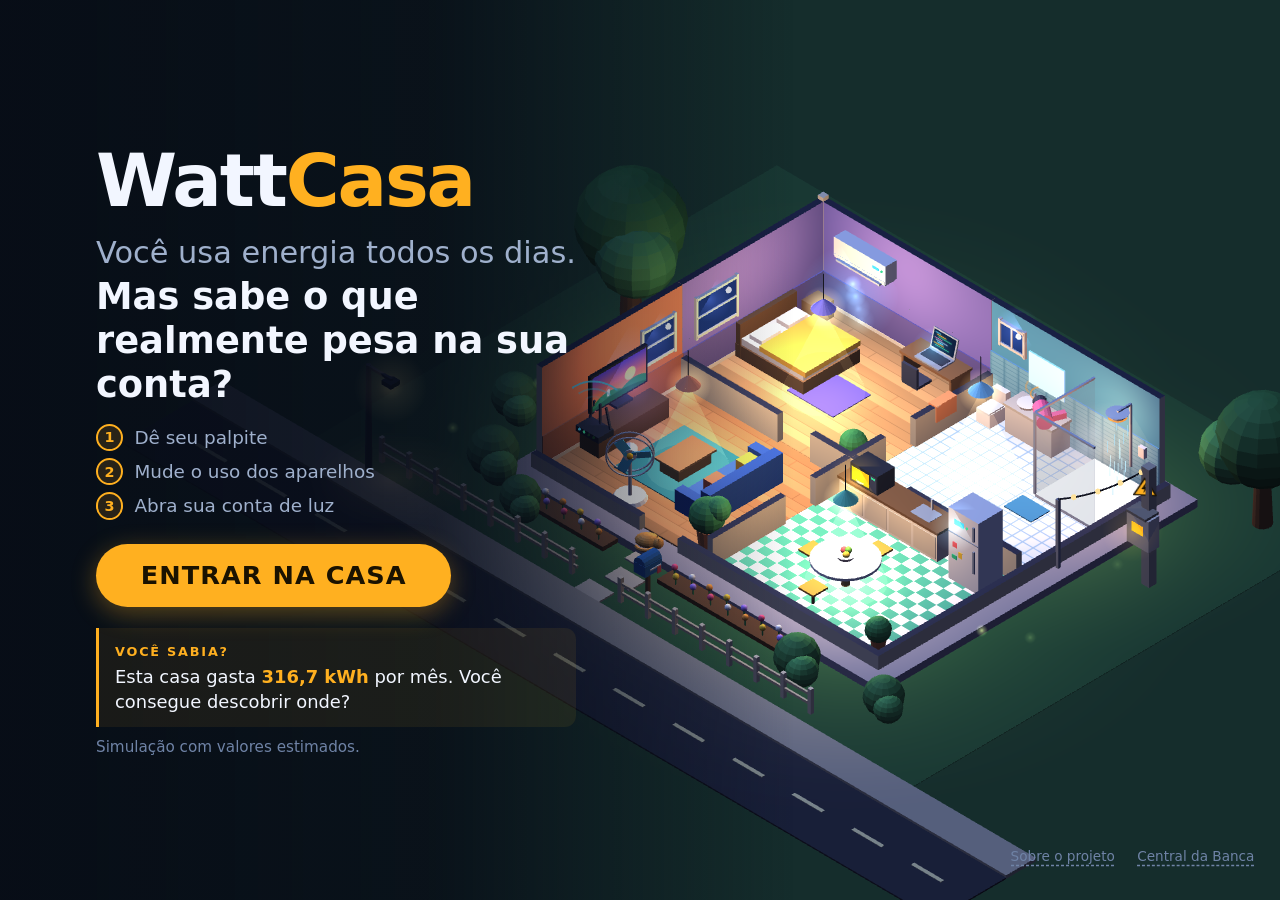
==== index.html @ 4dc1af4e "Add files via upload" ====
<!DOCTYPE html>
<html lang="pt-BR">
<head>
<meta charset="utf-8">
<meta name="viewport" content="width=device-width,initial-scale=1,maximum-scale=1">
<title>WattCasa</title>
<link rel="icon" href="data:image/svg+xml,%3Csvg xmlns='http://www.w3.org/2000/svg' viewBox='0 0 40 40'%3E%3Ccircle cx='20' cy='20' r='19' fill='%23FFB020'/%3E%3Cpath d='M22 6 11 23h8l-2 11 12-18h-8z' fill='%230f2a3f'/%3E%3C/svg%3E">
<link rel="stylesheet" href="css/wattcasa.css">
</head>
<body class="f-intro">
<canvas id="c" aria-label="Casa em 3D com aparelhos que podem ser tocados"></canvas>
<svg id="ligacao" aria-hidden="true"><path id="ligacao-p"/></svg>

<!-- apresentação -->
<section id="intro">
  <div class="intro-bloco">
    <h1 class="logo">Watt<span>Casa</span></h1>
    <p class="intro-1">Você usa energia todos os dias.</p>
    <p class="intro-2">Mas sabe o que realmente pesa na sua conta?</p>
    <ol class="intro-passos"><li><i>1</i>Dê seu palpite</li><li><i>2</i>Mude o uso dos aparelhos</li><li><i>3</i>Abra sua conta de luz</li></ol>
    <button id="entrar" class="btn-principal">ENTRAR NA CASA</button>
    <div id="sabia"><small>VOCÊ SABIA?</small><p id="sabia-txt"></p></div>
    <p id="placar-feira" hidden></p>
    <p class="intro-aviso">Simulação com valores estimados.</p>
  </div>
  <div class="links-rodape"><a href="sobre.html">Sobre o projeto</a><a href="banca.html">Central da Banca</a></div>
</section>

<!-- topo -->
<header id="topo">
  <span class="logo-p">Watt<span>Casa</span></span>
  <button id="recomecar" class="btn-fantasma" title="Voltar para o começo" aria-label="Recomeçar">↺<span> Recomeçar</span></button>
  <button id="som" class="btn-fantasma" title="Ligar ou desligar os sons" aria-label="Sons ligados">🔊</button>
  <button id="musica" class="btn-fantasma" title="Ligar ou desligar a música" aria-label="Música ligada">♫</button>
</header>

<!-- medidor -->
<aside id="medidor" aria-live="polite">
  <div class="med-cab"><span class="med-disco"><i></i></span>CONSUMO ESTIMADO DA CASA</div>
  <div class="med-kwh"><b id="med-kwh">0,0</b><span>kWh/mês</span></div>
  <div class="med-reais"><b id="med-reais">R$ 0,00</b><span>por mês</span></div>
  <div class="med-uso" id="med-uso"></div>
  <div class="med-rodape" id="med-tarifa"></div>
  <div id="med-delta"></div>
</aside>

<div id="rotulos"></div>
<div id="flutuantes"></div>
<div id="dica-nome"></div>
<div id="marca-palpite">Seu palpite</div>
<button id="ver-inteira" class="btn-fantasma">⤢ Ver a casa inteira</button>

<!-- etiqueta do aparelho -->
<div id="etiqueta" role="dialog" aria-label="Detalhes do aparelho"></div>

<!-- convite: uma chamada por vez -->
<div id="convite"><div class="cv-texto"><b id="cv-titulo"></b><span id="cv-sub"></span></div><div id="cv-acao"></div></div>

<!-- conta de energia: chega num envelope, o visitante abre -->
<section id="conta">
  <div id="envelope" role="button" tabindex="0" aria-label="Abrir a conta de energia">
    <div class="env">
      <div class="env-aba"></div>
      <div class="env-janela"><b>WattCasa Energia</b><span>CONTA DE ENERGIA ELÉTRICA</span><span>Para: casa simulada no WattCasa</span></div>
      <div class="env-selo">SIMULAÇÃO</div>
    </div>
    <p class="env-dica">Sua conta chegou! <b>Toque para abrir.</b></p>
  </div>
  <article id="fatura" tabindex="-1" aria-label="Conta de energia simulada"></article>
</section>

<!-- inatividade -->
<section id="ocioso">
  <div class="ocioso-cartao"><b>Ainda está aí?</b><span>A casa volta ao começo em <i id="ocioso-seg"></i> s.</span><button class="btn-principal" id="continuar">CONTINUAR</button></div>
</section>

<div id="sem-3d" hidden>Não foi possível abrir a casa 3D neste computador. Verifique se o arquivo <b>libs/three.min.js</b> está na pasta e se o navegador permite WebGL.</div>

<script src="libs/three.min.js"></script>
<script src="js/catalogo.js"></script>
<script src="js/calculo.js"></script>
<script src="js/estado.js"></script>
<script src="js/cena3d.js"></script>
<script src="js/placar.js"></script>
<script src="js/musica.js"></script>
<script src="js/interface.js"></script>
</body>
</html>
---- css/wattcasa.css ----
/* WattCasa — estilos (fontes do sistema: funciona offline) */
:root{
  --noite:#070c16; --painel:#0d1830; --painel2:#13213d; --linha:#2a3d63;
  --texto:#F2F6FF; --texto2:#9FB0CC; --texto3:#6f83a6;
  --energia:#FFB020; --economia:#3DDC97; --vilao:#FF5A5F; --frio:#4CC9F0;
}
html{font-size:min(calc(100vw / 80), calc(100vh / 45))}
@media (max-aspect-ratio:1/1){html{font-size:min(calc(100vw / 28), calc(100vh / 52))}}
*{box-sizing:border-box}
html,body{margin:0;height:100%;overflow:hidden}
body{background:radial-gradient(ellipse 80% 70% at 55% 30%,#1c2b57 0%,#0c1530 45%,var(--noite) 80%);color:var(--texto);
  font-family:system-ui,"Segoe UI",Roboto,Arial,sans-serif;-webkit-tap-highlight-color:transparent;user-select:none;-webkit-user-select:none}
body::before{content:"";position:fixed;inset:0;pointer-events:none;opacity:.55;
  background-image:radial-gradient(1.5px 1.5px at 12% 18%,#fff,transparent),radial-gradient(1px 1px at 28% 8%,#cfe0ff,transparent),radial-gradient(1.5px 1.5px at 47% 14%,#fff,transparent),
  radial-gradient(1px 1px at 63% 6%,#cfe0ff,transparent),radial-gradient(1.5px 1.5px at 78% 22%,#fff,transparent),radial-gradient(1px 1px at 91% 11%,#cfe0ff,transparent),radial-gradient(1px 1px at 6% 40%,#cfe0ff,transparent),radial-gradient(1px 1px at 95% 45%,#fff,transparent)}
#c{position:fixed;inset:0;width:100%;height:100%;display:block;outline:none;touch-action:none}
button{font-family:inherit;cursor:pointer}
.btn-principal{border:0;border-radius:3rem;background:var(--energia);color:#1a1200;font-weight:800;font-size:1.35rem;letter-spacing:.04em;padding:.85rem 2.2rem;box-shadow:0 .4rem 1.6rem #ffb02055;transition:transform .15s,box-shadow .2s}
.btn-principal:hover{transform:translateY(-2px);box-shadow:0 .6rem 2rem #ffb02088}
.btn-principal:active{transform:translateY(1px)}
.btn-principal:focus-visible,.btn-fantasma:focus-visible{outline:3px solid #fff;outline-offset:3px}
.btn-fantasma{background:#0d1830cc;border:2px solid var(--linha);color:var(--texto2);border-radius:2rem;padding:.35rem .95rem;font-size:.95rem}
.btn-fantasma:hover{color:var(--texto);border-color:var(--texto2)}
.logo{margin:0;font-size:4.6rem;font-weight:900;letter-spacing:-.03em;line-height:1}
.logo span,.logo-p span{color:var(--energia)}

/* ----- apresentação ----- */
#intro{position:fixed;inset:0;display:flex;align-items:center;padding-left:6rem;background:linear-gradient(90deg,#070c16f2 0%,#070c16cc 34%,#070c1600 62%);transition:opacity .7s}
.intro-bloco{max-width:34rem}
.intro-1{margin:1.1rem 0 0;font-size:1.9rem;color:var(--texto2)}
.intro-2{margin:.3rem 0 1.6rem;font-size:2.3rem;font-weight:800;line-height:1.2}
.intro-aviso{margin:.7rem 0 0;color:var(--texto3);font-size:.95rem}
.intro-passos{list-style:none;margin:-.6rem 0 1.5rem;padding:0;display:flex;flex-direction:column;gap:.45rem;color:var(--texto2);font-size:1.15rem}
.intro-passos li{display:flex;align-items:center;gap:.7rem}.intro-passos i{font-style:normal;width:1.7rem;height:1.7rem;border-radius:50%;display:grid;place-items:center;background:#ffb02022;border:2px solid var(--energia);color:var(--energia);font-weight:900;font-size:.9rem}
#entrar{font-size:1.6rem;padding:1.05rem 2.8rem;animation:respira 2.4s ease-in-out infinite}
@keyframes respira{50%{box-shadow:0 0 2.6rem #ffb020aa}}
#placar-feira{margin:.8rem 0 0;max-width:32rem;font-size:.95rem;color:var(--texto2)}#placar-feira b{color:var(--economia)}
#sabia{margin:1.3rem 0 0;max-width:30rem;padding:.8rem 1rem;border-left:3px solid var(--energia);background:#ffb02012;border-radius:0 .7rem .7rem 0;opacity:0;transform:translateY(.4rem);transition:opacity .35s,transform .35s}
#sabia.on{opacity:1;transform:none}
#sabia small{color:var(--energia);font-weight:800;letter-spacing:.14em;font-size:.8rem}
#sabia p{margin:.25rem 0 0;font-size:1.12rem;line-height:1.4;color:var(--texto)}#sabia b{color:var(--energia)}
#ver-inteira{position:fixed;left:50%;top:1.4rem;transform:translate(-50%,-.5rem);opacity:0;pointer-events:none;transition:opacity .25s,transform .25s;font-size:1rem;font-weight:700;color:var(--texto)}
#ver-inteira.on{opacity:1;pointer-events:auto;transform:translate(-50%,0)}
body:not(.f-explorar) #ver-inteira{opacity:0;pointer-events:none}
#debug{position:fixed;left:.5rem;bottom:.5rem;z-index:20;padding:.25rem .6rem;background:#000c;color:#3ddc97;font:600 13px ui-monospace,Consolas,monospace;border-radius:.4rem;pointer-events:none}
.links-rodape{position:fixed;right:1.6rem;bottom:1.4rem;display:flex;gap:1.4rem}
.links-rodape a{color:var(--texto3);font-size:.85rem;text-decoration:none;border-bottom:1px dashed var(--texto3)}
.links-rodape a:hover{color:var(--texto2)}
#musica.off{opacity:.45;text-decoration:line-through}
body:not(.f-intro) #intro{opacity:0;pointer-events:none}

/* ----- topo e medidor ----- */
#topo{position:fixed;left:1.6rem;top:1.4rem;display:flex;align-items:center;gap:1.2rem;transition:opacity .5s}
.logo-p{font-weight:900;font-size:1.9rem;letter-spacing:-.02em}
#medidor{position:fixed;right:1.6rem;top:1.4rem;width:23rem;padding:1rem 1.3rem 1.05rem;background:linear-gradient(160deg,#13234a,#0b1630);border:2px solid #2f4a7d;border-radius:1.4rem;box-shadow:0 1rem 2.5rem #0008, inset 0 1px 0 #ffffff14;transition:opacity .5s,transform .5s}
.med-cab{display:flex;align-items:center;gap:.6rem;font-size:.82rem;letter-spacing:.16em;color:var(--texto2);font-weight:700}
.med-disco{width:1.5rem;height:1.5rem;border-radius:50%;border:2px solid #3a5280;position:relative;flex:none}
.med-disco i{position:absolute;inset:2px;border-radius:50%;background:conic-gradient(var(--energia) 0 14%,transparent 14% 50%,var(--energia) 50% 64%,transparent 64%);animation:gira 2s linear infinite}
@keyframes gira{to{transform:rotate(360deg)}}
.med-kwh{margin-top:.35rem;display:flex;align-items:baseline;gap:.6rem}
.med-kwh b{font:800 3.6rem ui-monospace,"Cascadia Mono",Consolas,monospace;color:var(--energia);letter-spacing:-.02em;font-variant-numeric:tabular-nums;line-height:1.05}
.med-kwh span{color:var(--texto2);font-size:1.15rem;font-weight:600}
.med-reais{display:flex;align-items:baseline;gap:.5rem}
.med-reais b{font-size:2rem;font-weight:800;font-variant-numeric:tabular-nums}
.med-reais span{color:var(--texto2);font-size:1rem}
.med-uso{margin-top:.35rem;font-size:.9rem;color:var(--texto2)}.med-uso b{color:var(--texto)}
.med-rodape{margin-top:.25rem;font-size:.78rem;color:var(--texto3)}
#med-delta{position:absolute;left:1.3rem;bottom:-2.6rem;padding:.35rem .9rem;border-radius:2rem;font-weight:800;font-size:1.1rem;opacity:0;transform:translateY(-.5rem);transition:opacity .3s,transform .3s;white-space:nowrap}
#med-delta.on{opacity:1;transform:none}
#med-delta.desce{background:#0e3b2a;color:var(--economia);border:2px solid #3ddc9766}
#med-delta.sobe{background:#3b1416;color:#ff8a8d;border:2px solid #ff5a5f66}
#medidor.bate{animation:bate .5s}
@keyframes bate{30%{transform:scale(1.035)}}
body.f-intro #topo,body.f-intro #medidor,body.f-intro #rotulos,body.f-intro #convite,body.f-intro #ligacao{opacity:0;pointer-events:none}
body.f-intro #medidor{transform:translateY(-1rem)}

/* ligação padrão → medidor */
#ligacao{position:fixed;inset:0;width:100%;height:100%;pointer-events:none;transition:opacity .6s}
#ligacao path{fill:none;stroke:#ffb02066;stroke-width:2;stroke-dasharray:6 10;animation:corre 1.2s linear infinite}
@keyframes corre{to{stroke-dashoffset:-32}}

/* ----- rótulos dos cômodos ----- */
.rotulo{position:fixed;transform:translate(-50%,-50%);display:flex;align-items:center;gap:.45rem;padding:.25rem .75rem;border-radius:2rem;background:#0b1428d9;border:1px solid #ffffff22;font-size:.95rem;font-weight:700;letter-spacing:.08em;text-transform:uppercase;pointer-events:none;white-space:nowrap}
.rotulo i{width:.65rem;height:.65rem;border-radius:50%}

/* ----- dica de nome ao passar o mouse e marca do palpite ----- */
#dica-nome{position:fixed;transform:translate(-50%,-140%);padding:.3rem .8rem;border-radius:.6rem;background:#0b1428f0;border:1px solid var(--energia);font-weight:700;font-size:1rem;pointer-events:none;opacity:0;transition:opacity .15s;white-space:nowrap}
#marca-palpite{position:fixed;transform:translate(-50%,-100%);padding:.2rem .7rem;border-radius:2rem;background:#7b5cff;color:#fff;font-weight:800;font-size:.85rem;pointer-events:none;opacity:0;transition:opacity .4s;white-space:nowrap;box-shadow:0 .3rem 1rem #7b5cff66}
#marca-palpite::after{content:"";position:absolute;left:50%;bottom:-.35rem;margin-left:-.35rem;border:.35rem solid transparent;border-top-color:#7b5cff;border-bottom:0}

/* ----- números que sobem do aparelho ----- */
.flut{position:fixed;transform:translate(-50%,-50%);font-weight:900;font-size:1.6rem;pointer-events:none;text-shadow:0 2px 8px #000c;animation:sobe 1.6s ease-out forwards;white-space:nowrap}
.flut.desce{color:var(--economia)}.flut.sobe{color:#ff8a8d}
@keyframes sobe{0%{opacity:0;margin-top:0}15%{opacity:1}100%{opacity:0;margin-top:-4rem}}

/* ----- etiqueta ----- */
#etiqueta{position:fixed;width:18.5rem;padding:.8rem 1rem .85rem;background:linear-gradient(170deg,#152649f5,#0c1731f5);border:2px solid var(--energia);border-radius:1.2rem;box-shadow:0 1rem 2.5rem #000a;opacity:0;pointer-events:none;transform:scale(.96);transition:opacity .2s,transform .2s}
#etiqueta.on{opacity:1;pointer-events:auto;transform:none}
.et-cab{display:flex;align-items:center;gap:.7rem}
.et-cor{width:.85rem;height:.85rem;border-radius:50%;flex:none}
.et-cab div{flex:1}
.et-cab b{display:block;font-size:1.25rem;line-height:1.1}
.et-cab small{color:var(--texto2);font-size:.82rem}
.et-x{background:none;border:0;color:var(--texto2);font-size:1.6rem;line-height:1;padding:.1rem .3rem}
.et-liga{margin:.6rem 0 .15rem;width:100%;display:flex;align-items:center;justify-content:center;gap:.6rem;border-radius:.8rem;padding:.4rem;font-weight:800;font-size:.95rem;letter-spacing:.06em;border:2px solid}
.et-liga i{width:2.6rem;height:1.4rem;border-radius:1rem;position:relative;transition:background .2s}
.et-liga i::after{content:"";position:absolute;top:.15rem;width:1.1rem;height:1.1rem;border-radius:50%;background:#fff;transition:left .2s}
.et-liga.on{background:#0e3b2a;border-color:#3ddc9788;color:var(--economia)}.et-liga.on i{background:var(--economia)}.et-liga.on i::after{left:1.35rem}
.et-liga.off{background:#1b2235;border-color:#56607a;color:var(--texto2)}.et-liga.off i{background:#56607a}.et-liga.off i::after{left:.15rem}
.et-linha{display:flex;justify-content:space-between;align-items:center;padding:.35rem 0;border-bottom:1px solid #ffffff12;font-size:.95rem}
.et-linha>span{color:var(--texto2)}
.et-linha b{font-size:1.05rem}
.et-ctrl{display:flex;align-items:center;gap:.5rem}
.et-ctrl button{width:2.3rem;height:2.3rem;border-radius:50%;border:2px solid var(--energia);background:#ffb0201a;color:var(--energia);font-size:1.6rem;font-weight:800;line-height:1;display:grid;place-items:center;transition:transform .1s,background .15s}
.et-ctrl button:hover{background:#ffb02033}.et-ctrl button:active{transform:scale(.92)}
.et-ctrl button:disabled{opacity:.3;cursor:default}
.et-ctrl b{min-width:6.6rem;text-align:center;font-size:1.15rem;font-variant-numeric:tabular-nums}
.et-uso-sub{display:block;text-align:right;color:var(--texto3);font-size:.82rem;margin-top:-.3rem;padding-bottom:.3rem}
.et-consumo{margin-top:.35rem;display:flex;align-items:baseline;justify-content:space-between}
.et-consumo>span{color:var(--texto2);font-size:1.05rem}
.et-consumo b{font:800 1.8rem ui-monospace,Consolas,monospace;color:var(--energia);font-variant-numeric:tabular-nums}
.et-consumo b small{font:600 .95rem system-ui,sans-serif;color:var(--texto2);margin-left:.3rem}
.et-off .et-consumo b{color:var(--texto3)}
.et-mudou{text-align:right;font-weight:800;font-size:.85rem;min-height:1.05rem}
.et-mudou.desce{color:var(--economia)}.et-mudou.sobe{color:#ff8a8d}
.et-conta{margin-top:.3rem;padding:.35rem .55rem;border-radius:.6rem;background:#00000033;color:var(--texto2);font:500 .8rem ui-monospace,Consolas,monospace;line-height:1.35}
.et-ver-conta{display:none}
.et-nota{margin:.4rem 0 0;color:var(--texto2);font-size:.8rem;line-height:1.3}

/* ----- convite ----- */
#convite{position:fixed;left:50%;bottom:1.4rem;transform:translateX(-50%);display:flex;align-items:center;gap:1.4rem;width:max-content;max-width:min(62rem,94vw);padding:.75rem .9rem .75rem 1.5rem;background:#0b1428ee;border:2px solid #2f4a7d;border-radius:1.4rem;box-shadow:0 1rem 2.5rem #0009;transition:opacity .4s,transform .4s}
#convite.troca{animation:troca .5s}
@keyframes troca{0%{opacity:.2;transform:translate(-50%,.8rem)}100%{opacity:1;transform:translate(-50%,0)}}
.cv-texto{display:flex;flex-direction:column;gap:.15rem}
#cv-titulo{font-size:1.35rem;line-height:1.2}
#cv-sub{color:var(--texto2);font-size:.98rem}
#cv-sub b{color:var(--texto)}
#cv-acao:empty{display:none}
.cv-pular{background:none;border:0;color:var(--texto3);font-size:.95rem;text-decoration:underline;padding:.4rem}
#convite .btn-principal{white-space:nowrap;animation:respira 2.4s ease-in-out infinite}

/* ----- conta de energia ----- */
#conta,#ocioso{position:fixed;inset:0;display:grid;place-items:center;background:#03060dd9;opacity:0;pointer-events:none;transition:opacity .4s}
body.f-conta #conta{opacity:1;pointer-events:auto}
body.f-conta #topo,body.f-conta #convite,body.f-conta #rotulos,body.f-conta #medidor,body.f-conta #ligacao{opacity:0;pointer-events:none}
/* envelope */
#envelope{grid-area:1/1;display:flex;flex-direction:column;align-items:center;gap:1.4rem;cursor:pointer;outline:none;transition:opacity .45s,transform .6s cubic-bezier(.3,.8,.3,1)}
body.f-conta #envelope{animation:chega .7s cubic-bezier(.2,.9,.3,1.2)}
@keyframes chega{0%{transform:translateY(40vh) rotate(-8deg);opacity:0}100%{transform:none;opacity:1}}
.env{position:relative;width:30rem;height:18rem;background:linear-gradient(160deg,#f6eedb,#e8dcc0);border-radius:.6rem;box-shadow:0 1.6rem 4rem #000c;perspective:60rem}
.env::before{content:"";position:absolute;inset:0;border-radius:.6rem;background:linear-gradient(32deg,transparent 49.6%,#d8c9a6 50%,transparent 50.6%),linear-gradient(-32deg,transparent 49.6%,#d8c9a6 50%,transparent 50.6%)}
.env-aba{position:absolute;left:0;right:0;top:0;height:9.5rem;background:linear-gradient(180deg,#efe3c6,#e3d4b1);clip-path:polygon(0 0,100% 0,50% 100%);transform-origin:top;transition:transform .55s ease-in;z-index:2;filter:drop-shadow(0 .2rem .2rem #0002)}
.env-janela{position:absolute;left:2.2rem;bottom:2rem;width:16rem;padding:.7rem .9rem;background:#fffdf7;border:1px solid #cdbf9e;border-radius:.3rem;display:flex;flex-direction:column;gap:.15rem;color:#1b2536;font-size:.85rem;z-index:1}
.env-janela b{color:#0f2a3f;font-size:1.05rem}.env-janela span{color:#5b6a82;letter-spacing:.04em}
.env-selo{position:absolute;right:2rem;bottom:2.2rem;padding:.5rem .7rem;border:3px solid #d9480f;color:#d9480f;font-weight:900;letter-spacing:.12em;transform:rotate(-12deg);border-radius:.3rem;z-index:1;opacity:.85}
.env-dica{margin:0;font-size:1.35rem;color:var(--texto2);animation:pisca 1.6s ease-in-out infinite}.env-dica b{color:var(--energia)}
@keyframes pisca{50%{opacity:.55}}
#envelope:hover .env{transform:translateY(-.3rem) rotate(-.5deg);transition:transform .2s}
#conta.aberta .env-aba{transform:rotateX(180deg)}
#conta.aberta #envelope{opacity:0;transform:translateY(18vh) scale(.9);pointer-events:none}
/* fatura */
#fatura{grid-area:1/1;width:50rem;max-width:96vw;max-height:94vh;overflow:auto;background:#fbf7ee;color:#1b2536;border-radius:.5rem;box-shadow:0 2rem 5rem #000c;opacity:0;transform:translateY(25vh) scale(.92);pointer-events:none;transition:opacity .45s .25s,transform .7s .25s cubic-bezier(.2,.9,.3,1);user-select:text;-webkit-user-select:text}
#conta.aberta #fatura{opacity:1;transform:none;pointer-events:auto}
#fatura::-webkit-scrollbar{width:.6rem}#fatura::-webkit-scrollbar-thumb{background:#c9bfa8;border-radius:1rem}
.ft-topo{display:flex;justify-content:space-between;align-items:center;gap:1rem;padding:1rem 1.6rem;background:#0f2a3f;color:#fff}
.ft-marca{display:flex;align-items:center;gap:.7rem}.ft-marca svg{width:2.4rem;height:2.4rem;flex:none}
.ft-marca b{display:block;font-size:1.3rem;letter-spacing:-.01em}.ft-marca b span{color:var(--energia)}.ft-marca small{color:#9fb6cf;font-size:.78rem}
.ft-tipo{text-align:right;font-weight:800;letter-spacing:.1em;font-size:.85rem;color:#cfe0ff}.ft-tipo small{display:block;color:var(--energia);letter-spacing:.06em}
.ft-cab{display:grid;grid-template-columns:1fr 1fr 17rem;gap:0;border-bottom:2px solid #0f2a3f}
.ft-campo{padding:.75rem 1.1rem;border-right:1px dashed #cdbf9e;font-size:.95rem}.ft-campo small,.ft-rot{display:block;font-size:.72rem;letter-spacing:.08em;text-transform:uppercase;color:#5a6577;font-weight:700;margin-bottom:.15rem}
.ft-total{background:#ffe9b3;padding:.75rem 1.2rem;display:flex;flex-direction:column;justify-content:center}
.ft-total b{font-size:2.6rem;font-weight:900;color:#0f2a3f;line-height:1;font-variant-numeric:tabular-nums}
.ft-total span{font-size:.9rem;color:#5b6a82;margin-top:.25rem}
.ft-sec{padding:1.05rem 1.6rem;border-bottom:1px dashed #cdbf9e}
.ft-sec h3{margin:0 0 .6rem;font-size:.82rem;letter-spacing:.12em;color:#0f2a3f;display:flex;align-items:center;gap:.5rem}
.ft-sec h3 i{font-style:normal;font-size:1.1rem}
table.ft-itens{width:100%;border-collapse:collapse;font-size:.95rem}
.ft-itens th{font-size:.72rem;letter-spacing:.08em;text-transform:uppercase;color:#5a6577;text-align:left;padding:.3rem .4rem;border-bottom:1px solid #cdbf9e}
.ft-itens td{padding:.45rem .4rem;border-bottom:1px solid #eee4cf}.ft-itens .n{text-align:right;font-variant-numeric:tabular-nums;white-space:nowrap}
.ft-itens tr.t td{font-weight:900;border-bottom:0;font-size:1.05rem}
.ft-duo{display:grid;grid-template-columns:1fr 1fr;gap:1rem}
.ft-cartao{border-radius:.8rem;padding:.9rem 1.1rem}
.ft-palpite{background:#efeaff;border:2px solid #b7a6ff}
.ft-palpite .linha{display:flex;flex-direction:column;font-size:.85rem;margin:.25rem 0;color:#3d3a5c}.ft-palpite .linha b{font-size:1.1rem;color:#1b2536}
.ft-palpite .veredito{margin-top:.4rem;font-weight:900;font-size:1.25rem;color:#4b33c9}
.ft-palpite p{margin:.35rem 0 0;font-size:.88rem;color:#3d3a5c;line-height:1.35}
.ft-vilao{background:#ffe3df;border:2px solid #ff8a80}
.ft-vilao .nome{font-size:1.6rem;font-weight:900;color:#b3261e;display:flex;align-items:center;gap:.5rem}
.ft-vilao .num{font-size:1.05rem;margin-top:.2rem}.ft-vilao .num b{font-size:1.5rem}
.ft-vilao p{margin:.35rem 0 0;font-size:.88rem;color:#5c2b27}
.ft-comp{display:grid;grid-template-columns:1fr 1fr;gap:.8rem;align-items:end}
.ft-coluna{display:flex;flex-direction:column;gap:.3rem}
.ft-coluna small{font-size:.75rem;letter-spacing:.08em;color:#5a6577;font-weight:800}
.ft-coluna .barra{height:2.2rem;border-radius:.4rem;background:#9fb0cc;width:0;transition:width 1s .6s}
.ft-coluna.agora .barra{background:#3ddc97}.ft-coluna.agora.subiu .barra{background:#ff8a80}
.ft-coluna b{font-size:1.4rem;font-variant-numeric:tabular-nums}.ft-coluna span{font-size:.85rem;color:#5b6a82}
.ft-economia{margin-top:.9rem;display:flex;flex-wrap:wrap;gap:.6rem 1.4rem;align-items:baseline;justify-content:center;padding:.9rem 1rem;border-radius:.8rem;background:#d3f5e4;border:2px solid #3ddc97;color:#0b5d3b}
.ft-economia .rot{width:100%;text-align:center;font-weight:900;letter-spacing:.1em;font-size:.85rem}
.ft-economia b{font-size:1.6rem}.ft-economia .ano{font-size:2rem;font-weight:900}
.ft-economia.subiu{background:#ffe3df;border-color:#ff8a80;color:#8c1d18}
.ft-mudou{margin:.7rem 0 0;padding:0;list-style:none;font-size:.95rem}
.ft-mudou li{display:flex;justify-content:space-between;gap:1rem;padding:.3rem 0;border-bottom:1px solid #eee4cf}
.ft-mudou li b{font-variant-numeric:tabular-nums;white-space:nowrap}.ft-mudou .d{color:#0b7a4b}.ft-mudou .s{color:#b3261e}
.ft-linha{display:grid;grid-template-columns:1.9rem 9.5rem 1fr 4.6rem 3rem;gap:.6rem;align-items:center;margin:.38rem 0;font-size:.95rem}
.ft-linha i{font-style:normal;font-size:1.2rem;text-align:center}
.ft-linha .tr{height:.8rem;background:#eee4cf;border-radius:1rem;overflow:hidden}.ft-linha .tr u{display:block;height:100%;width:0;background:#ffb020;border-radius:1rem;transition:width 1s .5s}
.ft-linha.top .tr u{background:#ff5a5f}.ft-linha .n{text-align:right;font-weight:800;font-variant-numeric:tabular-nums}.ft-linha .p{text-align:right;color:#5a6577;font-size:.85rem}
.ft-casa{display:grid;grid-template-columns:1fr 1fr;grid-template-rows:5.2rem 5.2rem;gap:.35rem;padding:.35rem;background:#0f2a3f;border-radius:.7rem}
.ft-casa div{border-radius:.45rem;display:flex;flex-direction:column;justify-content:center;align-items:center;color:#1b2536;font-weight:800;font-size:.9rem;position:relative;overflow:hidden}
.ft-casa div b{font-size:1.5rem;line-height:1}.ft-casa div span{font-size:.75rem;font-weight:600;opacity:.8}
.ft-casa div.top{outline:3px solid #ffb020;outline-offset:-3px}
.ft-casa-txt{margin:.6rem 0 0;font-size:.9rem;color:#3c4659}
.ft-base{display:flex;gap:1rem;align-items:center}
.ft-base .num{flex:none;width:6.2rem;height:6.2rem;border-radius:50%;display:grid;place-items:center;text-align:center;background:conic-gradient(#4cc9f0 0 var(--p),#e6eef6 var(--p) 100%);font-weight:900}
.ft-base .num span{display:grid;place-items:center;width:4.6rem;height:4.6rem;border-radius:50%;background:#fbf7ee;font-size:1.25rem;line-height:1.1}.ft-base .num small{display:block;font-size:.7rem;font-weight:600;color:#5a6577}
.ft-base p{margin:0;font-size:.92rem;line-height:1.4}
.ft-dicas{margin:0;padding:0;list-style:none}
.ft-dicas li{display:flex;gap:.7rem;align-items:flex-start;padding:.55rem .7rem;margin:.4rem 0;background:#fff;border:1px solid #eee4cf;border-left:4px solid #ffb020;border-radius:.5rem;font-size:.95rem;line-height:1.35}
.ft-dicas li i{font-style:normal;font-size:1.2rem}
.ft-dicas li.boa{border-left-color:#3ddc97;background:#effcf5}
.ft-frase{padding:1.4rem 1.6rem;text-align:center;background:#0f2a3f;color:#fff}
.ft-frase b{display:block;font-size:1.5rem;line-height:1.25}.ft-frase small{display:block;margin-top:.6rem;color:#9fb6cf;font-size:.9rem}.ft-frase span{display:block;margin-top:.3rem;color:var(--energia);font-size:1.5rem;font-weight:900}
.ft-rodape{display:flex;gap:1.2rem;align-items:center;justify-content:space-between;padding:.9rem 1.6rem;background:#f1ead9;font-size:.78rem;color:#5b6a82}
.ft-barras{flex:none;width:12rem;height:2.4rem;background:repeating-linear-gradient(90deg,#1b2536 0 2px,transparent 2px 4px,#1b2536 4px 5px,transparent 5px 8px,#1b2536 8px 11px,transparent 11px 12px);position:relative;opacity:.75}
.ft-barras::after{content:"SIMULAÇÃO · NÃO PAGUE";position:absolute;left:50%;top:50%;transform:translate(-50%,-50%);background:#f1ead9;padding:.05rem .4rem;font-weight:900;letter-spacing:.08em;color:#d9480f;white-space:nowrap;font-size:.7rem}
.ft-mais{position:sticky;bottom:0;margin-top:-3rem;height:3rem;display:flex;align-items:flex-end;justify-content:center;padding-bottom:.4rem;background:linear-gradient(#fbf7ee00,#fbf7ee 70%);color:#0f2a3f;font-weight:800;font-size:.9rem;pointer-events:none;transition:opacity .3s;animation:pisca 1.6s ease-in-out infinite}
#fatura.rolou .ft-mais{opacity:0;animation:none}
.ft-acoes{display:flex;gap:1rem;justify-content:center;align-items:center;padding:1rem 1.6rem 1.4rem;background:#fbf7ee;flex-wrap:wrap}
.ft-acoes .btn-principal{font-size:1.15rem}
.ft-acoes .btn-sec{background:none;border:2px solid #0f2a3f;color:#0f2a3f;border-radius:3rem;padding:.65rem 1.4rem;font-weight:800;font-size:1rem}

/* ----- inatividade ----- */
body.ocioso #ocioso{opacity:1;pointer-events:auto}
.ocioso-cartao{display:flex;flex-direction:column;align-items:center;gap:.8rem;padding:2rem 2.6rem;background:var(--painel);border:2px solid var(--linha);border-radius:1.4rem;text-align:center}
.ocioso-cartao b{font-size:2rem}.ocioso-cartao span{color:var(--texto2);font-size:1.15rem}

#sem-3d{position:fixed;inset:0;display:grid;place-items:center;padding:2rem;text-align:center;font-size:1.4rem;background:var(--noite);z-index:9}
#sem-3d[hidden]{display:none}

/* ----- telas em pé (celular / tablet em retrato) ----- */
@media (max-aspect-ratio:1/1){
  #intro{padding:0 1.6rem 3rem;align-items:flex-end;background:linear-gradient(0deg,#070c16f5 0%,#070c16d9 42%,#070c1600 70%)}
  .logo{font-size:4rem}.intro-1{font-size:1.4rem}.intro-2{font-size:1.75rem}
  #topo{left:1rem;top:1rem;flex-direction:column;gap:.5rem}.logo-p{display:none}
  #medidor{right:1rem;left:auto;top:1rem;width:auto;min-width:15rem;padding:.6rem .9rem}
  .med-kwh b{font-size:2.4rem}.med-reais b{font-size:1.4rem}.med-rodape{display:none}
  #convite{left:.8rem;right:.8rem;bottom:.8rem;transform:none;width:auto;max-width:none;flex-wrap:wrap;gap:.6rem;padding:.8rem 1rem}
  #recomecar span{display:none}
  #convite.troca{animation:none}
  #cv-titulo{font-size:1.2rem}
  #etiqueta{left:.8rem!important;right:.8rem;top:auto!important;bottom:.8rem;width:auto;max-height:58vh;overflow-y:auto}
  .et-ver-conta{display:block;width:100%;margin-top:.7rem;font-size:1.1rem;padding:.7rem}
  body.etiqueta-on #convite{opacity:0;pointer-events:none}
  .intro-passos{margin:-1.2rem 0 1.4rem;font-size:1rem}
  #sabia{display:none}
  #placar-feira{font-size:.9rem;margin:.6rem 0 0}
  #ver-inteira{top:auto;bottom:7.5rem}
  .env{width:20rem;height:12.5rem}.env-aba{height:5.2rem}.env-janela{left:1rem;bottom:.8rem;width:11.5rem;font-size:.72rem;padding:.5rem .6rem}.env-selo{right:1rem;bottom:1.4rem;font-size:.8rem}
  #fatura{max-height:96vh}
  .ft-cab{grid-template-columns:1fr 1fr}.ft-total{grid-column:1/3}
  .ft-duo,.ft-comp{grid-template-columns:1fr}
  .ft-linha{grid-template-columns:1.6rem 7rem 1fr 4rem 2.6rem;font-size:.85rem}
  .ft-topo,.ft-sec,.ft-rodape{padding-left:1rem;padding-right:1rem}
  .med-uso{display:none}
}

/* ----- celular deitado (tela baixa) ----- */
@media (max-height:520px) and (min-aspect-ratio:1/1){
  html{font-size:calc(100vh / 30)}
  #intro{padding-left:2.2rem}.intro-bloco{max-width:21rem}
  .med-cab{letter-spacing:.06em}
  .logo{font-size:3.2rem}.intro-1{font-size:1.2rem;margin-top:.4rem}.intro-2{font-size:1.5rem;margin:.2rem 0 1rem}
  .intro-passos{flex-direction:row;flex-wrap:wrap;gap:.4rem 1rem;margin:0 0 1rem;font-size:.95rem}
  #sabia,#placar-feira{display:none}
  #entrar{font-size:1.3rem;padding:.8rem 2rem}
  .intro-aviso{font-size:.8rem}
  .links-rodape{bottom:.6rem;right:1rem}
  #topo{left:.6rem;top:.5rem;gap:.5rem}.logo-p{font-size:1.3rem}#recomecar span{display:none}
  .btn-fantasma{padding:.3rem .8rem}
  #medidor{top:.5rem;right:.6rem;width:15.5rem;padding:.5rem .8rem;border-radius:1rem}
  .med-cab{font-size:.7rem}.med-kwh{margin-top:.1rem}.med-kwh b{font-size:2.2rem}.med-kwh span{font-size:.9rem}
  .med-reais b{font-size:1.3rem}.med-reais span{font-size:.85rem}.med-uso,.med-rodape{display:none}
  #med-delta{bottom:-2.2rem;font-size:.95rem}
  #etiqueta{left:.6rem!important;top:3.4rem!important;bottom:.6rem;width:17.5rem;overflow-y:auto}
  .et-ver-conta{display:block;width:100%;margin-top:.6rem;font-size:1rem;padding:.6rem}
  body.etiqueta-on #convite{opacity:0;pointer-events:none}
  #convite{bottom:.5rem;padding:.45rem .6rem .45rem 1.1rem;gap:1rem}
  #cv-titulo{font-size:1.1rem}#cv-sub{font-size:.85rem}
  #convite .btn-principal{font-size:1.1rem;padding:.6rem 1.4rem}
  .env{width:24rem;height:14.5rem}.env-aba{height:6.2rem}.env-janela{left:1.4rem;bottom:1.2rem;width:13.5rem;font-size:.75rem}
  #fatura{max-height:96vh}
  #etiqueta{top:calc(.5rem + 44px + .4rem)!important;width:19rem} /* abaixo dos botões do topo (44 px); larga o bastante para − e + de 44 px */
  .et-ctrl{gap:.3rem}.et-ctrl b{min-width:4.8rem;font-size:1rem}
}

/* ----- alvos de toque: pelo menos 44 × 44 px em qualquer tela (celular, tablet e TV touch) ----- */
.btn-principal,.btn-sec{min-height:44px}
.btn-fantasma{min-height:44px;min-width:44px}
.et-x{min-width:44px;min-height:44px;margin:-.5rem -.6rem -.5rem 0} /* área maior sem mudar o desenho */
.et-ctrl button{width:max(2.3rem,44px);height:max(2.3rem,44px)}
.et-liga{min-height:44px}
.cv-pular{min-height:44px;min-width:44px}
.links-rodape a{display:inline-flex;align-items:center;min-height:44px;border-bottom:0;text-decoration:underline dashed;text-underline-offset:.3em}
#fatura:focus{outline:none} /* recebe foco ao abrir só para as setas rolarem a conta */

/* ----- ajustes de layout ----- */
/* celular: o VER MINHA CONTA fica sempre visível no pé da etiqueta, mesmo quando ela precisa rolar */
.et-ver-conta{position:sticky;bottom:0;box-shadow:0 -.9rem 1rem .2rem #0d1834,0 1rem 0 .35rem #0c1731} /* 2ª sombra cobre o texto que passaria por baixo do botão */
/* rótulos dos cômodos somem quando cairiam em cima da interface (zoom) */
.rotulo{transition:opacity .2s}
/* cabeçalho da conta: quebra equilibrada, sem palavra sozinha na última linha */
.ft-tipo,.ft-tipo small,.ft-marca small{text-wrap:balance}
@media (max-height:520px) and (min-aspect-ratio:1/1){
  #med-delta{left:auto;right:0} /* celular deitado: a pílula alinha pela direita do medidor e não passa da tela */
}
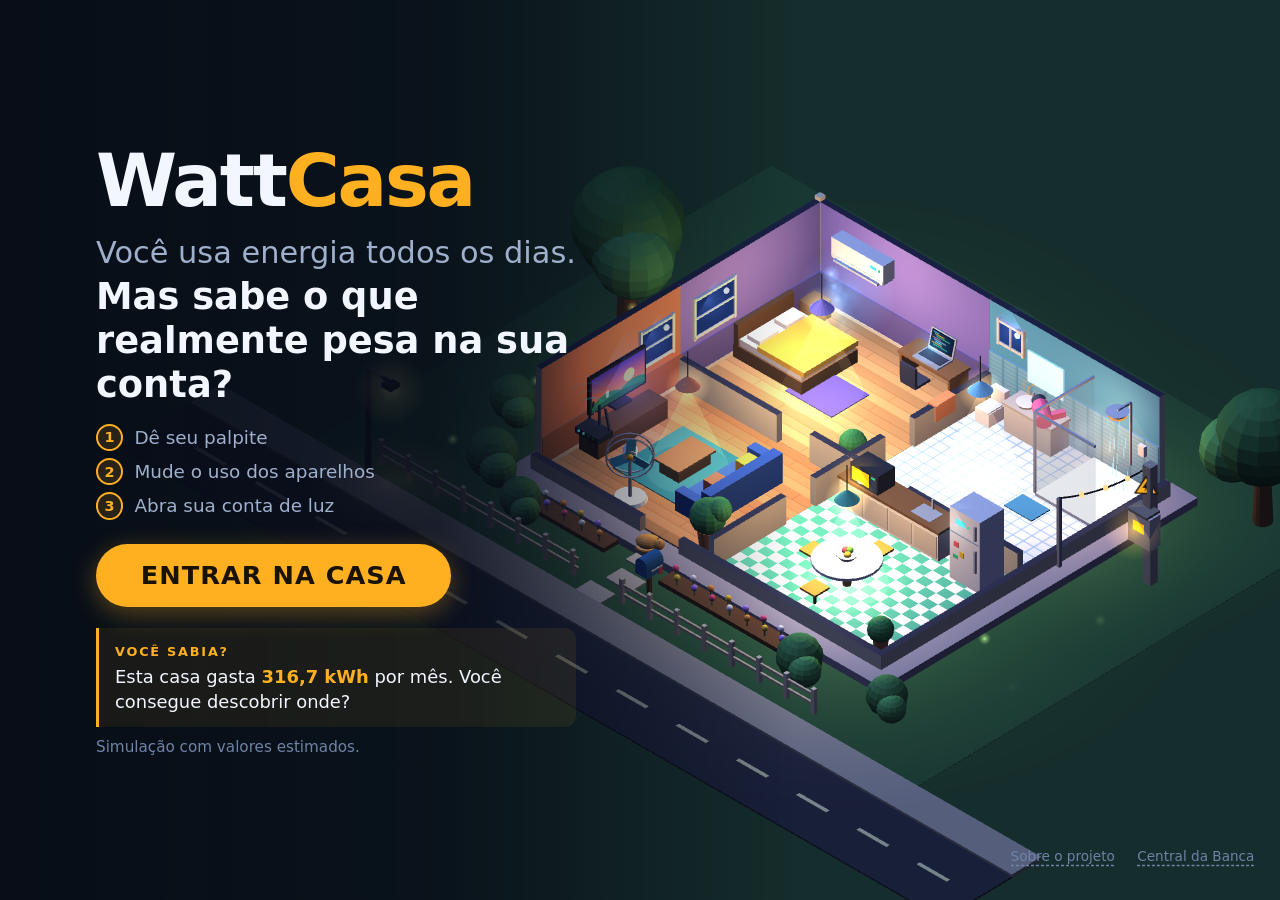
==== commit a2c87b31: "Adiciona meta tags Open Graph e Twitter Card com capa para prévia de link - index.html: og:title, og" ====
--- a/index.html
+++ b/index.html
@@ -4,6 +4,18 @@
 <meta charset="utf-8">
 <meta name="viewport" content="width=device-width,initial-scale=1,maximum-scale=1">
 <title>WattCasa</title>
+<meta name="description" content="Simulação 3D interativa de consumo de energia: mexa nos aparelhos de uma casa e veja o que muda na conta de luz.">
+<!-- prévia do link em redes sociais (LinkedIn, WhatsApp, X) -->
+<meta property="og:type" content="website">
+<meta property="og:locale" content="pt_BR">
+<meta property="og:title" content="WattCasa — Mexa na casa, veja o que muda na conta">
+<meta property="og:description" content="Simulação 3D interativa de consumo de energia: mexa nos aparelhos de uma casa e veja o que muda na conta de luz.">
+<meta property="og:url" content="https://pedroluccagarola.github.io/wattcasa/">
+<meta property="og:image" content="https://pedroluccagarola.github.io/wattcasa/docs/imagens/capa-link.png">
+<meta property="og:image:width" content="1200">
+<meta property="og:image:height" content="627">
+<meta property="og:image:alt" content="Logo da WattCasa ao lado da casa em 3D vista de cima">
+<meta name="twitter:card" content="summary_large_image">
 <link rel="icon" href="data:image/svg+xml,%3Csvg xmlns='http://www.w3.org/2000/svg' viewBox='0 0 40 40'%3E%3Ccircle cx='20' cy='20' r='19' fill='%23FFB020'/%3E%3Cpath d='M22 6 11 23h8l-2 11 12-18h-8z' fill='%230f2a3f'/%3E%3C/svg%3E">
 <link rel="stylesheet" href="css/wattcasa.css">
 </head>
--- a/css/wattcasa.css
+++ b/css/wattcasa.css
@@ -239,7 +239,7 @@
 
 /* ----- telas em pé (celular / tablet em retrato) ----- */
 @media (max-aspect-ratio:1/1){
-  #intro{padding:0 1.6rem 3rem;align-items:flex-end;background:linear-gradient(0deg,#070c16f5 0%,#070c16d9 42%,#070c1600 70%)}
+  #intro{padding:0 1.6rem calc(1.4rem + 44px + .6rem);align-items:flex-end;background:linear-gradient(0deg,#070c16f5 0%,#070c16d9 42%,#070c1600 70%)} /* embaixo: espaço dos links do rodapé (1,4rem do fundo + 44 px de toque), para o aviso não ficar por cima deles */
   .logo{font-size:4rem}.intro-1{font-size:1.4rem}.intro-2{font-size:1.75rem}
   #topo{left:1rem;top:1rem;flex-direction:column;gap:.5rem}.logo-p{display:none}
   #medidor{right:1rem;left:auto;top:1rem;width:auto;min-width:15rem;padding:.6rem .9rem}
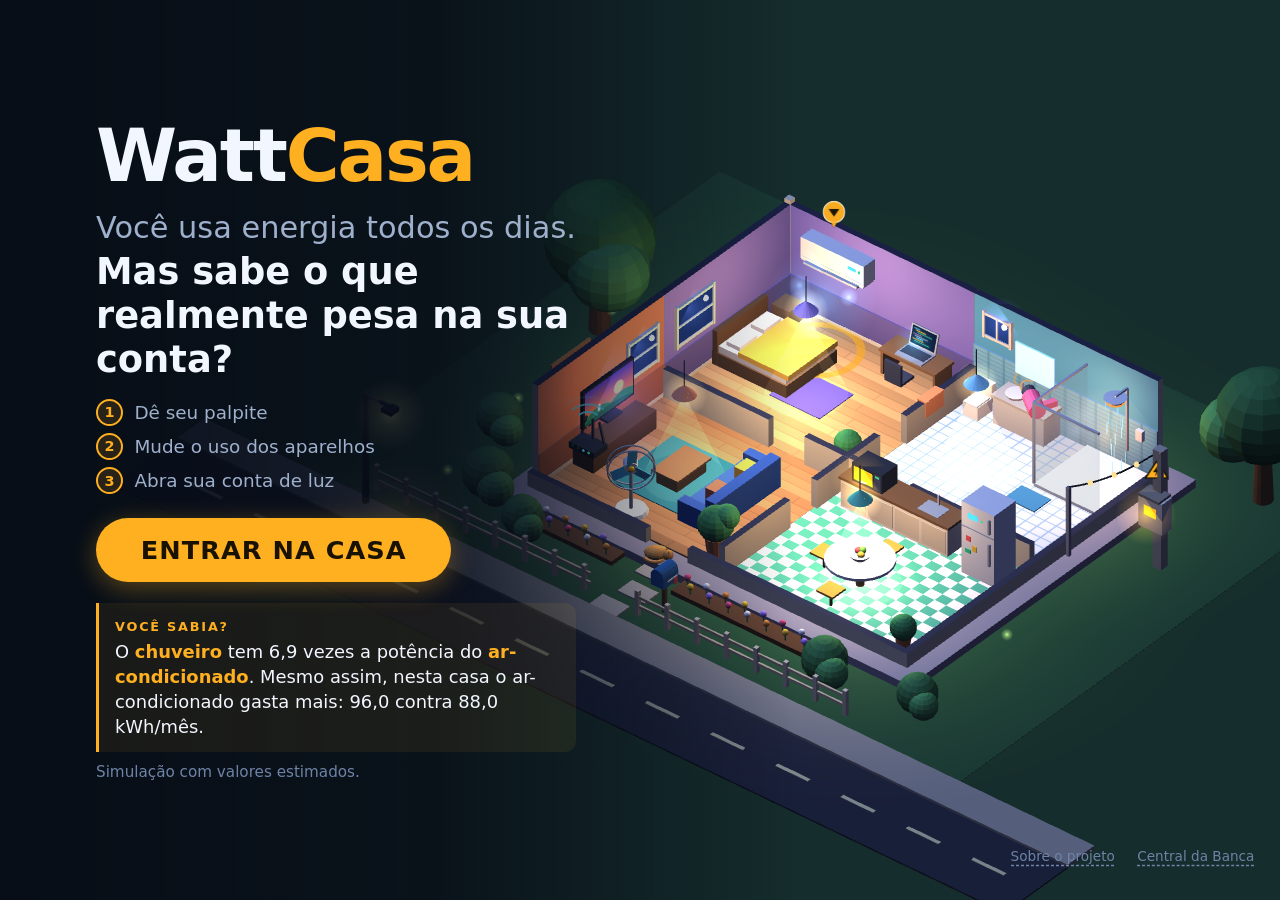
==== commit caf7a5d4: "Atualiza o título da prévia de link (og:title) Co-Authored-By: Claude Opus 5.5 <noreply@anthropic.co" ====
--- a/index.html
+++ b/index.html
@@ -8,7 +8,7 @@
 <!-- prévia do link em redes sociais (LinkedIn, WhatsApp, X) -->
 <meta property="og:type" content="website">
 <meta property="og:locale" content="pt_BR">
-<meta property="og:title" content="WattCasa — Mexa na casa, veja o que muda na conta">
+<meta property="og:title" content="WattCasa — Simulação Interativa de Consumo de Energia">
 <meta property="og:description" content="Simulação 3D interativa de consumo de energia: mexa nos aparelhos de uma casa e veja o que muda na conta de luz.">
 <meta property="og:url" content="https://pedroluccagarola.github.io/wattcasa/">
 <meta property="og:image" content="https://pedroluccagarola.github.io/wattcasa/docs/imagens/capa-link.png">
